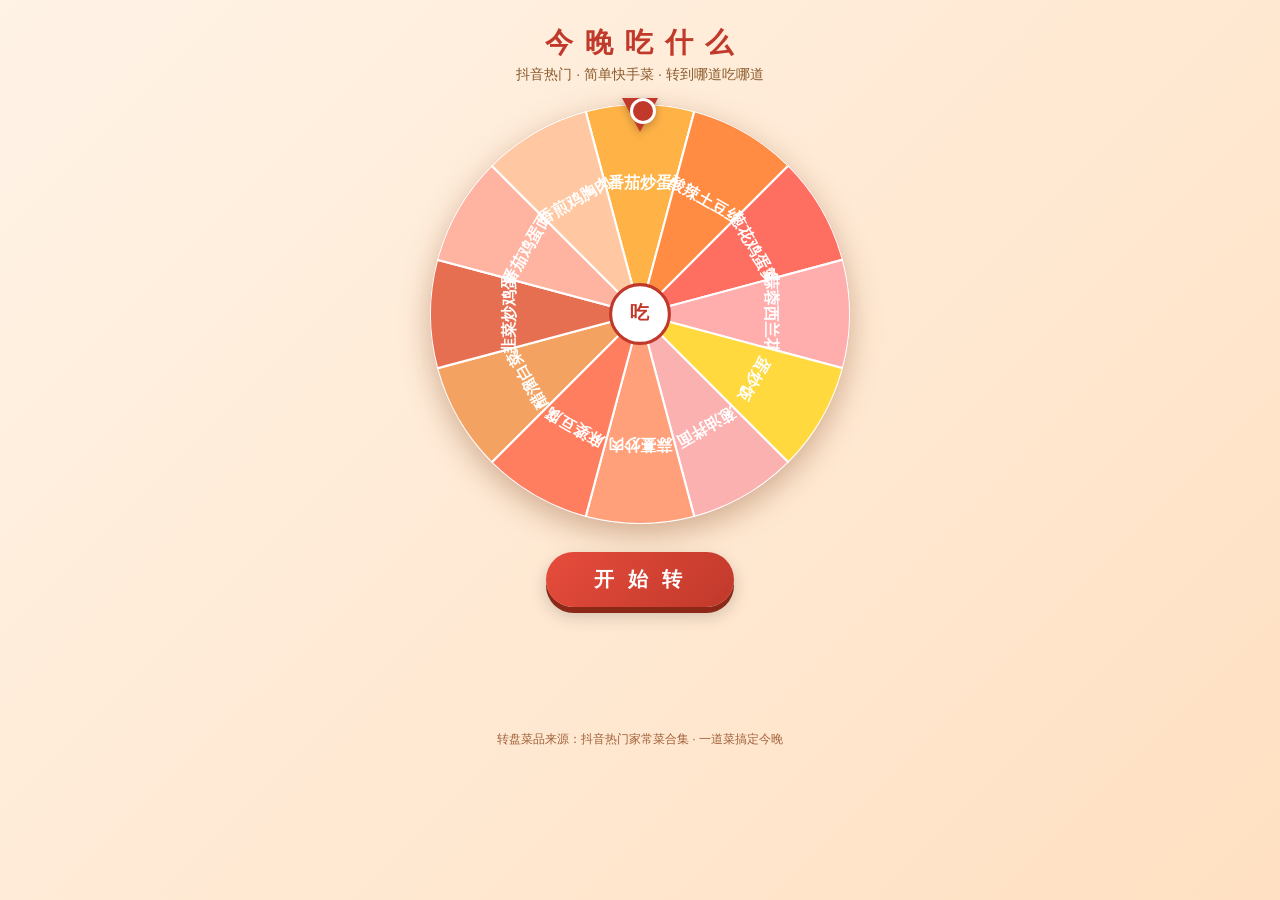
==== dinner-spinner.html @ 7e0d32a0 "feat: 晚餐菜单转盘生成 Co-authored-by: traeagent <traeagent@users.noreply.github.com>" ====
<!DOCTYPE html>
<html lang="zh-CN">
<head>
<meta charset="UTF-8">
<meta name="viewport" content="width=device-width, initial-scale=1.0">
<title>今晚吃什么 · 抖音快手菜转盘</title>
<style>
  * { margin: 0; padding: 0; box-sizing: border-box; }
  body {
    font-family: -apple-system, BlinkMacSystemFont, "PingFang SC", "Microsoft YaHei", sans-serif;
    background: linear-gradient(135deg, #fff3e6 0%, #ffe0c2 100%);
    min-height: 100vh;
    display: flex;
    flex-direction: column;
    align-items: center;
    padding: 24px 16px 48px;
    color: #3a2410;
  }
  h1 {
    font-size: 28px;
    margin-bottom: 4px;
    color: #c0392b;
    letter-spacing: 2px;
  }
  .subtitle {
    font-size: 14px;
    color: #8b5a2b;
    margin-bottom: 20px;
  }
  .stage {
    position: relative;
    width: min(90vw, 420px);
    height: min(90vw, 420px);
    display: flex;
    align-items: center;
    justify-content: center;
  }
  .pointer {
    position: absolute;
    top: -6px;
    left: 50%;
    transform: translateX(-50%);
    width: 0;
    height: 0;
    border-left: 18px solid transparent;
    border-right: 18px solid transparent;
    border-top: 34px solid #c0392b;
    z-index: 5;
    filter: drop-shadow(0 3px 4px rgba(0,0,0,.25));
  }
  .pointer::after {
    content: "";
    position: absolute;
    top: -34px;
    left: -10px;
    width: 20px;
    height: 20px;
    background: #c0392b;
    border-radius: 50%;
    border: 3px solid #fff;
  }
  #wheel {
    width: 100%;
    height: 100%;
    transition: transform 5s cubic-bezier(0.17, 0.67, 0.21, 1);
    transform-origin: center center;
    border-radius: 50%;
    box-shadow: 0 10px 30px rgba(120,60,20,.35), inset 0 0 0 8px #fff, inset 0 0 0 9px #c0392b;
  }
  .btn {
    margin-top: 28px;
    padding: 14px 48px;
    font-size: 20px;
    font-weight: bold;
    color: #fff;
    background: linear-gradient(135deg, #e74c3c, #c0392b);
    border: none;
    border-radius: 40px;
    cursor: pointer;
    box-shadow: 0 6px 0 #8b2818, 0 8px 18px rgba(0,0,0,.2);
    transition: all .15s;
    letter-spacing: 4px;
  }
  .btn:active { transform: translateY(4px); box-shadow: 0 2px 0 #8b2818, 0 4px 8px rgba(0,0,0,.2); }
  .btn:disabled { background: #bbb; box-shadow: 0 6px 0 #888; cursor: not-allowed; }
  .result {
    margin-top: 24px;
    padding: 18px 24px;
    background: #fff;
    border-radius: 16px;
    box-shadow: 0 6px 18px rgba(120,60,20,.15);
    min-height: 80px;
    width: min(90vw, 420px);
    text-align: center;
    opacity: 0;
    transform: translateY(10px);
    transition: opacity .4s, transform .4s;
  }
  .result.show { opacity: 1; transform: translateY(0); }
  .result .dish { font-size: 26px; font-weight: bold; color: #c0392b; margin-bottom: 6px; }
  .result .tip { font-size: 14px; color: #6b4226; line-height: 1.6; }
  .result .tag { display:inline-block; margin-top:8px; font-size:12px; color:#fff; background:#e67e22; padding:3px 10px; border-radius:10px; }
  .footer { margin-top: 20px; font-size: 12px; color: #a0613a; }
</style>
</head>
<body>
  <h1>今 晚 吃 什 么</h1>
  <div class="subtitle">抖音热门 · 简单快手菜 · 转到哪道吃哪道</div>

  <div class="stage">
    <div class="pointer"></div>
    <svg id="wheel" viewBox="0 0 400 400"></svg>
  </div>

  <button class="btn" id="spinBtn">开 始 转</button>

  <div class="result" id="result">
    <div class="dish"></div>
    <div class="tip"></div>
    <div class="tag"></div>
  </div>

  <div class="footer">转盘菜品来源：抖音热门家常菜合集 · 一道菜搞定今晚</div>

<script>
  // 抖音热门快手菜（简单易做，10-15 分钟）
  const dishes = [
    { name: "番茄炒蛋", tip: "鸡蛋先炒散盛出，番茄炒出沙再回锅，加点糖更鲜。", tag: "国民第一快手菜" },
    { name: "酸辣土豆丝", tip: "土豆切丝泡水去淀粉，热油爆香花椒辣椒，大火快炒断生即可。", tag: "下饭神器" },
    { name: "葱花鸡蛋羹", tip: "1蛋加1.5倍温水过筛，盖膜蒸10分钟，撒葱花淋酱油。", tag: "嫩滑0失败" },
    { name: "蒜蓉西兰花", tip: "西兰花焯水30秒，蒜末爆香快炒，加少许盐和蚝油出锅。", tag: "减脂首选" },
    { name: "蛋炒饭", tip: "隔夜饭抓散，蛋液先拌饭再下锅，粒粒金黄，葱花最后撒。", tag: "清冰箱救星" },
    { name: "葱油拌面", tip: "葱白葱段炸焦黄，加酱油糖调汁，浇在煮熟的面上一拌。", tag: "5分钟搞定" },
    { name: "蒜薹炒肉", tip: "肉丝提前腌生抽淀粉，蒜薹焯水更脆，大火快炒断生即可。", tag: "下饭王炸" },
    { name: "麻婆豆腐", tip: "豆腐焯水去腥，肉末炒出油，加豆瓣酱花椒粉收汁勾芡。", tag: "麻辣鲜香" },
    { name: "醋溜白菜", tip: "白菜帮片薄，热油爆香干辣椒，大火翻炒加醋糖盐出锅。", tag: "酸脆爽口" },
    { name: "韭菜炒鸡蛋", tip: "鸡蛋炒散盛出，韭菜大火快炒10秒回锅，盐调味立刻出锅。", tag: "春日限定" },
    { name: "番茄鸡蛋面", tip: "番茄炒出沙加水煮开，下挂面，淋蛋花撒葱花，一锅出。", tag: "汤面合一" },
    { name: "香煎鸡胸肉", tip: "鸡胸切片腌盐黑椒淀粉15分钟，少油中火两面煎金黄切片。", tag: "高蛋白低脂" }
  ];

  const colors = [
    "#FFB347","#FF8C42","#FF6F61","#FFADAD","#FFD93D","#FCB1B1",
    "#FFA07A","#FF7E5F","#F4A261","#E76F51","#FFB4A2","#FFC8A2"
  ];

  const wheel = document.getElementById('wheel');
  const spinBtn = document.getElementById('spinBtn');
  const result = document.getElementById('result');
  const N = dishes.length;
  const anglePer = 360 / N;
  const cx = 200, cy = 200, R = 200;

  // 画扇形 + 文字
  let svgContent = '';
  for (let i = 0; i < N; i++) {
    const start = i * anglePer - 90 - anglePer / 2; // 让第一格顶端正对指针
    const end = start + anglePer;
    const sRad = start * Math.PI / 180;
    const eRad = end * Math.PI / 180;
    const x1 = cx + R * Math.cos(sRad);
    const y1 = cy + R * Math.sin(sRad);
    const x2 = cx + R * Math.cos(eRad);
    const y2 = cy + R * Math.sin(eRad);
    const large = anglePer > 180 ? 1 : 0;
    svgContent += `<path d="M${cx},${cy} L${x1},${y1} A${R},${R} 0 ${large} 1 ${x2},${y2} Z" fill="${colors[i]}" stroke="#fff" stroke-width="2"/>`;
    // 文字位置（扇形中线）
    const mid = (start + end) / 2;
    const tRad = mid * Math.PI / 180;
    const tx = cx + (R * 0.62) * Math.cos(tRad);
    const ty = cy + (R * 0.62) * Math.sin(tRad);
    const rotate = mid + 90; // 文字沿径向
    svgContent += `<text x="${tx}" y="${ty}" fill="#fff" font-size="15" font-weight="bold" text-anchor="middle" dominant-baseline="middle" transform="rotate(${rotate} ${tx} ${ty})">${dishes[i].name}</text>`;
  }
  // 中心圆
  svgContent += `<circle cx="${cx}" cy="${cy}" r="28" fill="#fff" stroke="#c0392b" stroke-width="3"/>`;
  svgContent += `<text x="${cx}" y="${cy}" fill="#c0392b" font-size="18" font-weight="bold" text-anchor="middle" dominant-baseline="middle">吃</text>`;
  wheel.innerHTML = svgContent;

  let currentRotation = 0;
  let spinning = false;

  spinBtn.addEventListener('click', () => {
    if (spinning) return;
    spinning = true;
    spinBtn.disabled = true;
    result.classList.remove('show');

    // 随机选中一道菜
    const idx = Math.floor(Math.random() * N);
    // 让选中扇形转到指针（顶部 0°）位置
    // 扇形 i 的中心角度（相对初始 -90 偏移后）= i * anglePer
    // 需要旋转使该扇形中心对齐 0°（顶部）
    const targetAngle = - (idx * anglePer); // 让该扇形转到顶部
    // 加上若干整圈，保证向前转得足够多
    const fullSpins = 5 + Math.floor(Math.random() * 3); // 5-7 圈
    // 加随机小偏移让指针落在扇形内不同位置
    const jitter = (Math.random() - 0.5) * (anglePer * 0.6);
    const newRotation = currentRotation + fullSpins * 360 + (targetAngle - (currentRotation % 360)) + jitter;
    currentRotation = newRotation;
    wheel.style.transform = `rotate(${newRotation}deg)`;

    setTimeout(() => {
      spinning = false;
      spinBtn.disabled = false;
      const d = dishes[idx];
      result.querySelector('.dish').textContent = '今晚就吃：' + d.name;
      result.querySelector('.tip').textContent = d.tip;
      result.querySelector('.tag').textContent = d.tag;
      result.classList.add('show');
    }, 5200);
  });
</script>
</body>
</html>
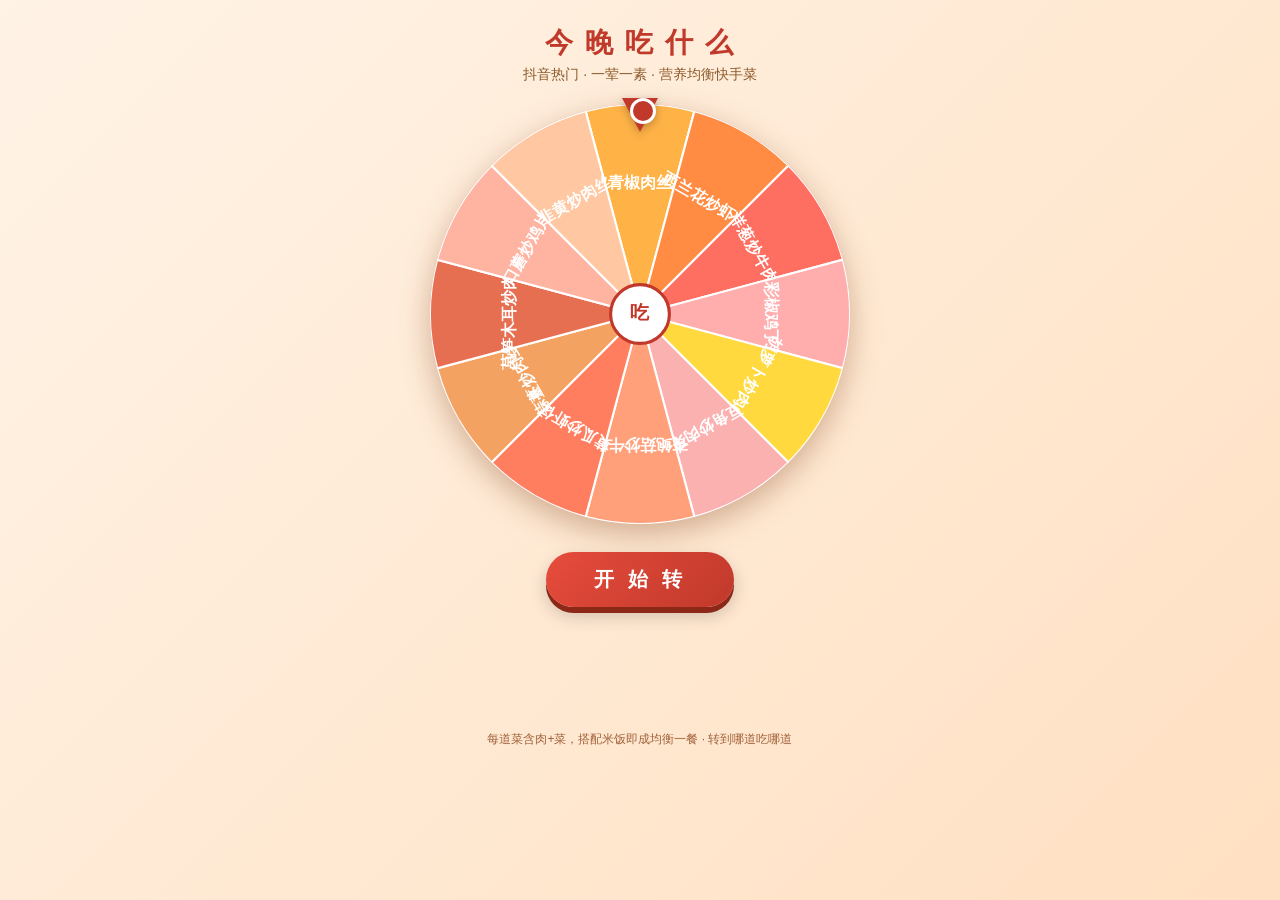
==== commit 08873cf3: "feat: 晚餐菜单转盘生成 Co-authored-by: traeagent <traeagent@users.noreply.github.com>" ====
--- a/dinner-spinner.html
+++ b/dinner-spinner.html
@@ -105,7 +105,7 @@
 </head>
 <body>
   <h1>今 晚 吃 什 么</h1>
-  <div class="subtitle">抖音热门 · 简单快手菜 · 转到哪道吃哪道</div>
+  <div class="subtitle">抖音热门 · 一荤一素 · 营养均衡快手菜</div>
 
   <div class="stage">
     <div class="pointer"></div>
@@ -120,23 +120,23 @@
     <div class="tag"></div>
   </div>
 
-  <div class="footer">转盘菜品来源：抖音热门家常菜合集 · 一道菜搞定今晚</div>
+  <div class="footer">每道菜含肉+菜，搭配米饭即成均衡一餐 · 转到哪道吃哪道</div>
 
 <script>
-  // 抖音热门快手菜（简单易做，10-15 分钟）
+  // 抖音热门快手菜：一荤一素搭配，营养均衡，10-15 分钟搞定
   const dishes = [
-    { name: "番茄炒蛋", tip: "鸡蛋先炒散盛出，番茄炒出沙再回锅，加点糖更鲜。", tag: "国民第一快手菜" },
-    { name: "酸辣土豆丝", tip: "土豆切丝泡水去淀粉，热油爆香花椒辣椒，大火快炒断生即可。", tag: "下饭神器" },
-    { name: "葱花鸡蛋羹", tip: "1蛋加1.5倍温水过筛，盖膜蒸10分钟，撒葱花淋酱油。", tag: "嫩滑0失败" },
-    { name: "蒜蓉西兰花", tip: "西兰花焯水30秒，蒜末爆香快炒，加少许盐和蚝油出锅。", tag: "减脂首选" },
-    { name: "蛋炒饭", tip: "隔夜饭抓散，蛋液先拌饭再下锅，粒粒金黄，葱花最后撒。", tag: "清冰箱救星" },
-    { name: "葱油拌面", tip: "葱白葱段炸焦黄，加酱油糖调汁，浇在煮熟的面上一拌。", tag: "5分钟搞定" },
-    { name: "蒜薹炒肉", tip: "肉丝提前腌生抽淀粉，蒜薹焯水更脆，大火快炒断生即可。", tag: "下饭王炸" },
-    { name: "麻婆豆腐", tip: "豆腐焯水去腥，肉末炒出油，加豆瓣酱花椒粉收汁勾芡。", tag: "麻辣鲜香" },
-    { name: "醋溜白菜", tip: "白菜帮片薄，热油爆香干辣椒，大火翻炒加醋糖盐出锅。", tag: "酸脆爽口" },
-    { name: "韭菜炒鸡蛋", tip: "鸡蛋炒散盛出，韭菜大火快炒10秒回锅，盐调味立刻出锅。", tag: "春日限定" },
-    { name: "番茄鸡蛋面", tip: "番茄炒出沙加水煮开，下挂面，淋蛋花撒葱花，一锅出。", tag: "汤面合一" },
-    { name: "香煎鸡胸肉", tip: "鸡胸切片腌盐黑椒淀粉15分钟，少油中火两面煎金黄切片。", tag: "高蛋白低脂" }
+    { name: "青椒肉丝", tip: "猪里脊切丝腌生抽淀粉，青椒切丝，大火快炒断生淋醋出锅。", tag: "蛋白+维C" },
+    { name: "西兰花炒虾仁", tip: "虾仁腌料酒，西兰花焯水30秒，蒜末爆香快炒，少许盐出锅。", tag: "高蛋白低脂" },
+    { name: "洋葱炒牛肉", tip: "牛肉逆纹切片腌酱油淀粉，洋葱块大火翻炒断生，黑椒调味。", tag: "补铁+蒜素" },
+    { name: "彩椒鸡丁", tip: "鸡胸切丁腌盐淀粉，彩椒丁同炒，加少许蚝油生抽提鲜。", tag: "低脂高蛋白" },
+    { name: "胡萝卜炒肉丝", tip: "猪肉丝腌好，胡萝卜丝先煸软再回锅肉丝，淋香油出锅。", tag: "维A+蛋白" },
+    { name: "豆角炒肉末", tip: "豆角切碎煸断生，猪肉末炒出油，加生抽蒜末翻匀收汁。", tag: "纤维+蛋白" },
+    { name: "杏鲍菇炒牛肉", tip: "杏鲍菇切丁煎黄，牛肉片大火快炒，加蚝油黑椒翻匀。", tag: "菌菇+铁" },
+    { name: "黄瓜炒虾仁", tip: "虾仁腌料酒，黄瓜切丁大火快炒10秒回锅，盐调味出锅。", tag: "清淡高蛋白" },
+    { name: "蒜薹炒肉丝", tip: "肉丝腌好，蒜薹段先煸断生再下肉丝，加生抽快炒出锅。", tag: "纤维+蛋白" },
+    { name: "莴笋木耳炒肉片", tip: "猪肉片腌好，莴笋片泡发木耳快炒，淋生抽香油出锅。", tag: "三色营养" },
+    { name: "口蘑炒鸡片", tip: "鸡胸切片腌淀粉，口蘑片煎出香，同炒加黑椒盐收汁。", tag: "菌菇+蛋白" },
+    { name: "韭黄炒肉丝", tip: "肉丝滑熟盛出，韭黄段大火快炒10秒回锅，盐调味立刻出锅。", tag: "纤维+蛋白" }
   ];
 
   const colors = [
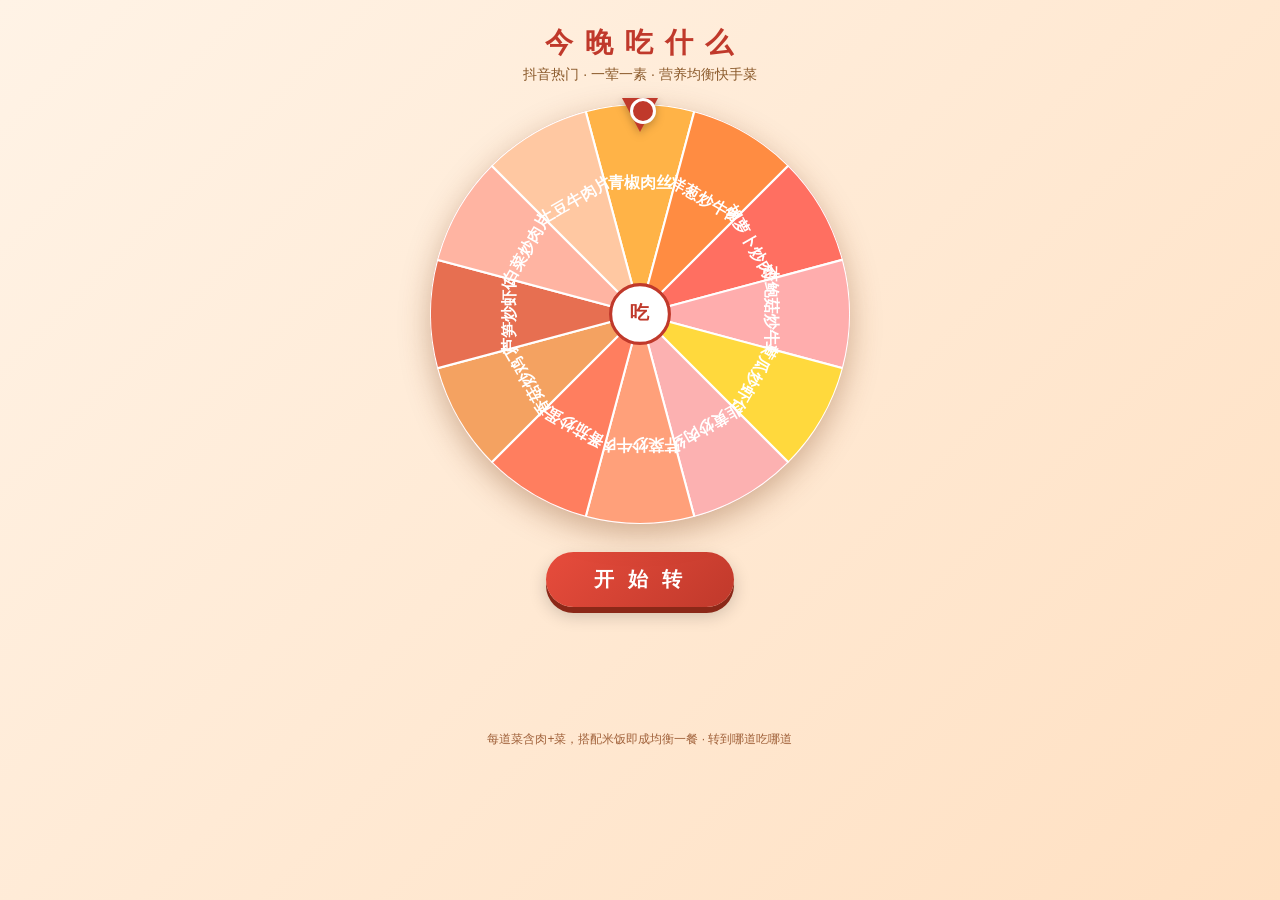
==== commit 62a57872: "feat: 晚餐菜单转盘生成 Co-authored-by: traeagent <traeagent@users.noreply.github.com>" ====
--- a/dinner-spinner.html
+++ b/dinner-spinner.html
@@ -126,17 +126,17 @@
   // 抖音热门快手菜：一荤一素搭配，营养均衡，10-15 分钟搞定
   const dishes = [
     { name: "青椒肉丝", tip: "猪里脊切丝腌生抽淀粉，青椒切丝，大火快炒断生淋醋出锅。", tag: "蛋白+维C" },
-    { name: "西兰花炒虾仁", tip: "虾仁腌料酒，西兰花焯水30秒，蒜末爆香快炒，少许盐出锅。", tag: "高蛋白低脂" },
     { name: "洋葱炒牛肉", tip: "牛肉逆纹切片腌酱油淀粉，洋葱块大火翻炒断生，黑椒调味。", tag: "补铁+蒜素" },
-    { name: "彩椒鸡丁", tip: "鸡胸切丁腌盐淀粉，彩椒丁同炒，加少许蚝油生抽提鲜。", tag: "低脂高蛋白" },
     { name: "胡萝卜炒肉丝", tip: "猪肉丝腌好，胡萝卜丝先煸软再回锅肉丝，淋香油出锅。", tag: "维A+蛋白" },
-    { name: "豆角炒肉末", tip: "豆角切碎煸断生，猪肉末炒出油，加生抽蒜末翻匀收汁。", tag: "纤维+蛋白" },
     { name: "杏鲍菇炒牛肉", tip: "杏鲍菇切丁煎黄，牛肉片大火快炒，加蚝油黑椒翻匀。", tag: "菌菇+铁" },
     { name: "黄瓜炒虾仁", tip: "虾仁腌料酒，黄瓜切丁大火快炒10秒回锅，盐调味出锅。", tag: "清淡高蛋白" },
-    { name: "蒜薹炒肉丝", tip: "肉丝腌好，蒜薹段先煸断生再下肉丝，加生抽快炒出锅。", tag: "纤维+蛋白" },
-    { name: "莴笋木耳炒肉片", tip: "猪肉片腌好，莴笋片泡发木耳快炒，淋生抽香油出锅。", tag: "三色营养" },
-    { name: "口蘑炒鸡片", tip: "鸡胸切片腌淀粉，口蘑片煎出香，同炒加黑椒盐收汁。", tag: "菌菇+蛋白" },
-    { name: "韭黄炒肉丝", tip: "肉丝滑熟盛出，韭黄段大火快炒10秒回锅，盐调味立刻出锅。", tag: "纤维+蛋白" }
+    { name: "韭黄炒肉丝", tip: "肉丝滑熟盛出，韭黄段大火快炒10秒回锅，盐调味立刻出锅。", tag: "纤维+蛋白" },
+    { name: "芹菜炒牛肉", tip: "牛肉切片腌好，芹菜段先煸断生再下牛肉，加生抽快炒出锅。", tag: "纤维+铁" },
+    { name: "番茄炒蛋", tip: "鸡蛋先炒散盛出，番茄炒出沙再回锅，加点糖更鲜。", tag: "蛋白+番茄红素" },
+    { name: "香菇炒鸡丁", tip: "鸡胸切丁腌盐淀粉，香菇丁煎香，同炒加蚝油生抽收汁。", tag: "菌菇+蛋白" },
+    { name: "芦笋炒虾仁", tip: "芦笋焯水30秒，虾仁滑熟盛出回锅，蒜末盐快炒出锅。", tag: "高纤+高蛋白" },
+    { name: "白菜炒肉片", tip: "猪肉片腌好，白菜帮片薄先煸软，加白菜叶和肉片快炒，生抽调味。", tag: "纤维+蛋白" },
+    { name: "土豆牛肉片", tip: "牛肉片腌好，土豆切薄片泡水，先煎土豆再炒牛肉，加生抽收汁。", tag: "碳水+铁" }
   ];
 
   const colors = [
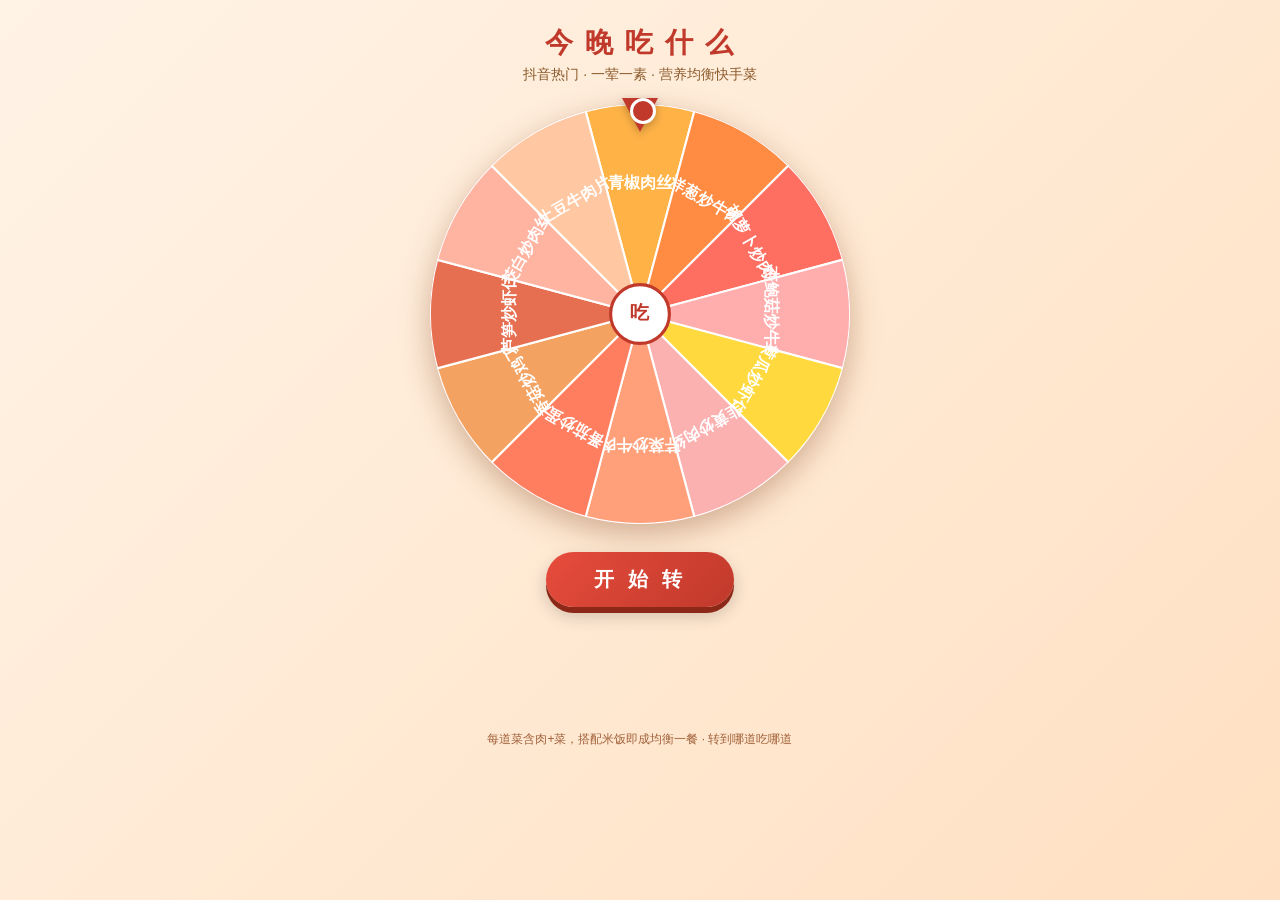
==== commit 3b5801b9: "feat: 晚餐菜单转盘生成 Co-authored-by: traeagent <traeagent@users.noreply.github.com>" ====
--- a/dinner-spinner.html
+++ b/dinner-spinner.html
@@ -135,7 +135,7 @@
     { name: "番茄炒蛋", tip: "鸡蛋先炒散盛出，番茄炒出沙再回锅，加点糖更鲜。", tag: "蛋白+番茄红素" },
     { name: "香菇炒鸡丁", tip: "鸡胸切丁腌盐淀粉，香菇丁煎香，同炒加蚝油生抽收汁。", tag: "菌菇+蛋白" },
     { name: "芦笋炒虾仁", tip: "芦笋焯水30秒，虾仁滑熟盛出回锅，蒜末盐快炒出锅。", tag: "高纤+高蛋白" },
-    { name: "白菜炒肉片", tip: "猪肉片腌好，白菜帮片薄先煸软，加白菜叶和肉片快炒，生抽调味。", tag: "纤维+蛋白" },
+    { name: "茭白炒肉丝", tip: "猪肉丝腌好，茭白切丝先煸软，再下肉丝快炒，生抽香油出锅。", tag: "纤维+蛋白" },
     { name: "土豆牛肉片", tip: "牛肉片腌好，土豆切薄片泡水，先煎土豆再炒牛肉，加生抽收汁。", tag: "碳水+铁" }
   ];
 
